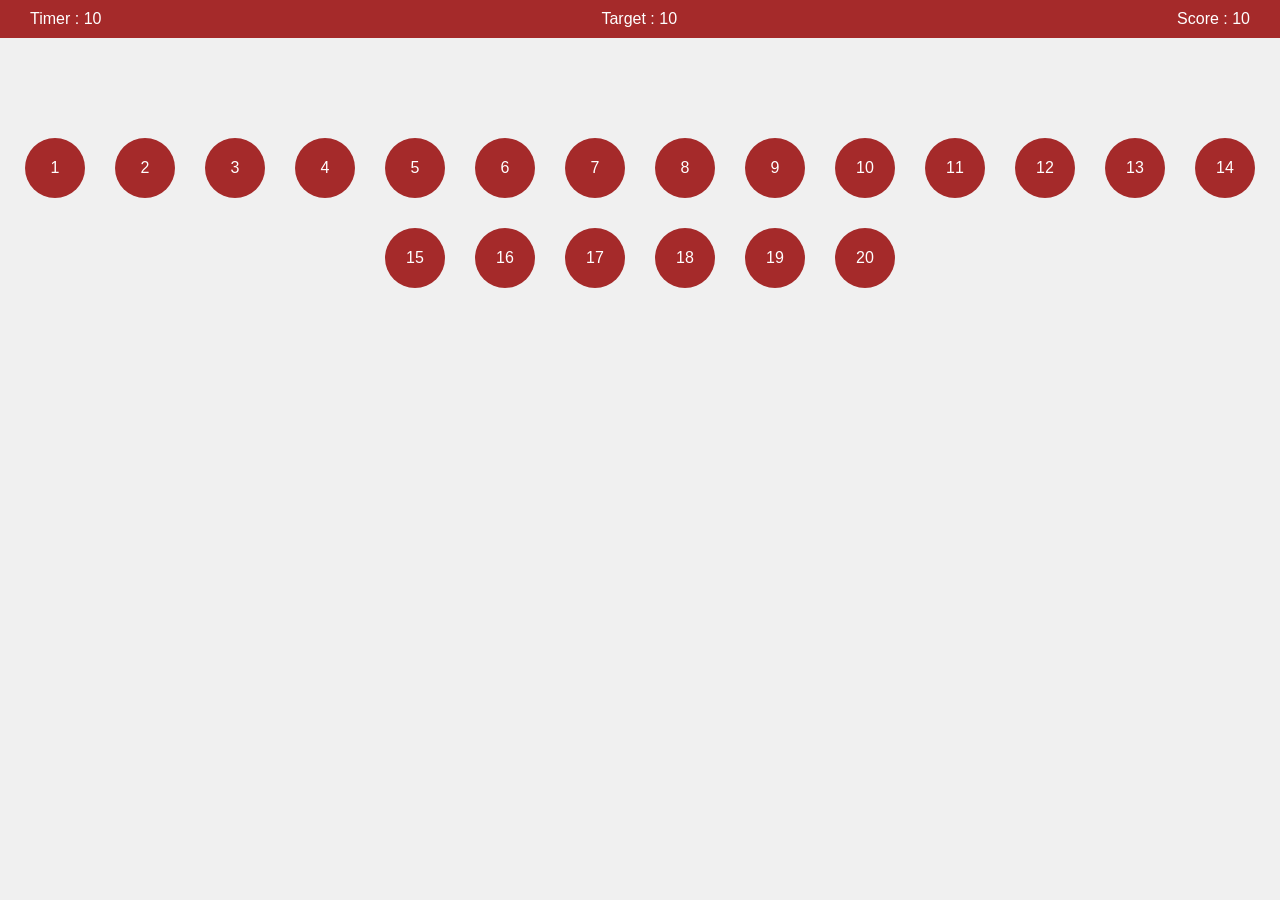
==== numberShooter.html @ e37c3fb6 "1.2.21 due" ====
<!doctype html>
<html lang="en">
  <head>
    <meta charset="UTF-8" />
    <meta name="viewport" content="width=device-width, initial-scale=1.0" />
    <title>Document</title>
    <link rel="stylesheet" href="./numberShooter.css" />
  </head>
  <body>
    <header>
      <div>Timer : <span classname="timer">10</span></div>
      <div>Target : <span className="targetValue">10</span></div>
      <div>Score : <span className="scoreValue">10</span></div>
    </header>

    <div class="numberContainer">
      <div class="circle">1</div>
      <div class="circle">2</div>
      <div class="circle">3</div>
      <div class="circle">4</div>
      <div class="circle">5</div>
      <div class="circle">6</div>
      <div class="circle">7</div>
      <div class="circle">8</div>
      <div class="circle">9</div>
      <div class="circle">10</div>
      <div class="circle">11</div>
      <div class="circle">12</div>
      <div class="circle">13</div>
      <div class="circle">14</div>
      <div class="circle">15</div>
      <div class="circle">16</div>
      <div class="circle">17</div>
      <div class="circle">18</div>
      <div class="circle">19</div>
      <div class="circle">20</div>
    </div>

    <script src="./numberShooter.js"></script>
  </body>
</html>
---- numberShooter.css ----
* {
  margin: 0;
  padding: 0;
  box-sizing: border-box;
  font-family: sans-serif;
}

html,
body {
  width: 100%;
  height: 100%;
  background-color: #f0f0f0;
}

header {
  display: flex;
  align-items: center;
  justify-content: space-between;
  background-color: brown;
  color: white;
  padding: 10px 30px;
}
.numberContainer {
  display: flex;
  align-items: center;
  justify-content: center;
  flex-wrap: wrap;
  margin-top: 100px;
  gap: 30px;
}
.circle {
  width: 20px;
  height: 20px;
  background-color: brown;
  border-radius: 50%;
  padding: 30px;
  display: flex;
  justify-content: center;
  align-items: center;
  color: white;
  cursor: pointer;
}
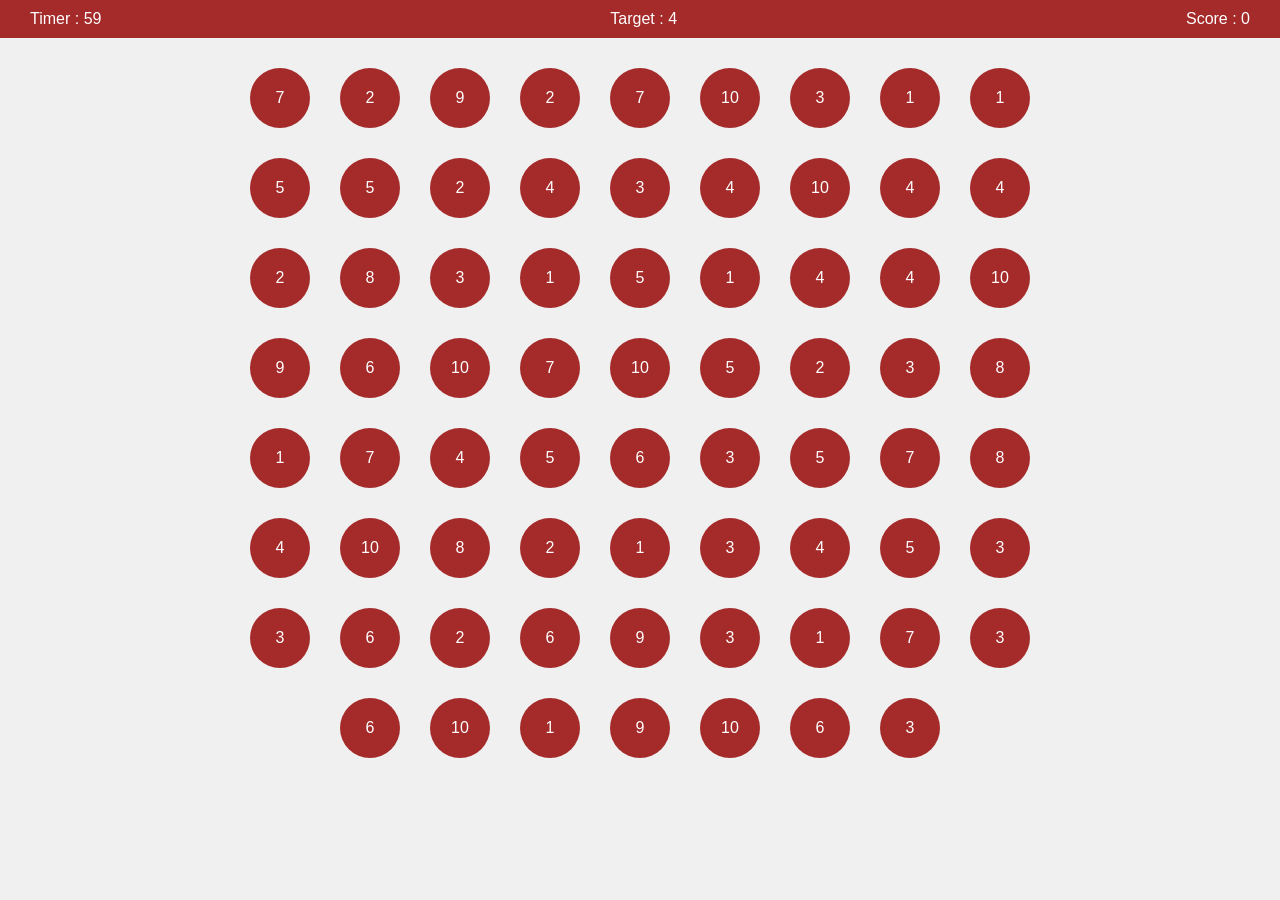
==== commit c1080a78: "number shooter game done" ====
--- a/numberShooter.html
+++ b/numberShooter.html
@@ -8,13 +8,13 @@
   </head>
   <body>
     <header>
-      <div>Timer : <span classname="timer">10</span></div>
-      <div>Target : <span className="targetValue">10</span></div>
-      <div>Score : <span className="scoreValue">10</span></div>
+      <div>Timer : <span class="timerValue"></span></div>
+      <div>Target : <span class="targetValue">0</span></div>
+      <div>Score : <span class="scoreValue">0</span></div>
     </header>
 
     <div class="numberContainer">
-      <div class="circle">1</div>
+      <!-- <div class="circle">1</div>
       <div class="circle">2</div>
       <div class="circle">3</div>
       <div class="circle">4</div>
@@ -33,7 +33,7 @@
       <div class="circle">17</div>
       <div class="circle">18</div>
       <div class="circle">19</div>
-      <div class="circle">20</div>
+      <div class="circle">20</div> -->
     </div>
 
     <script src="./numberShooter.js"></script>
--- a/numberShooter.css
+++ b/numberShooter.css
@@ -27,6 +27,8 @@
   flex-wrap: wrap;
   margin-top: 100px;
   gap: 30px;
+  max-width: 50rem;
+  margin: 30px auto;
 }
 .circle {
   width: 20px;
